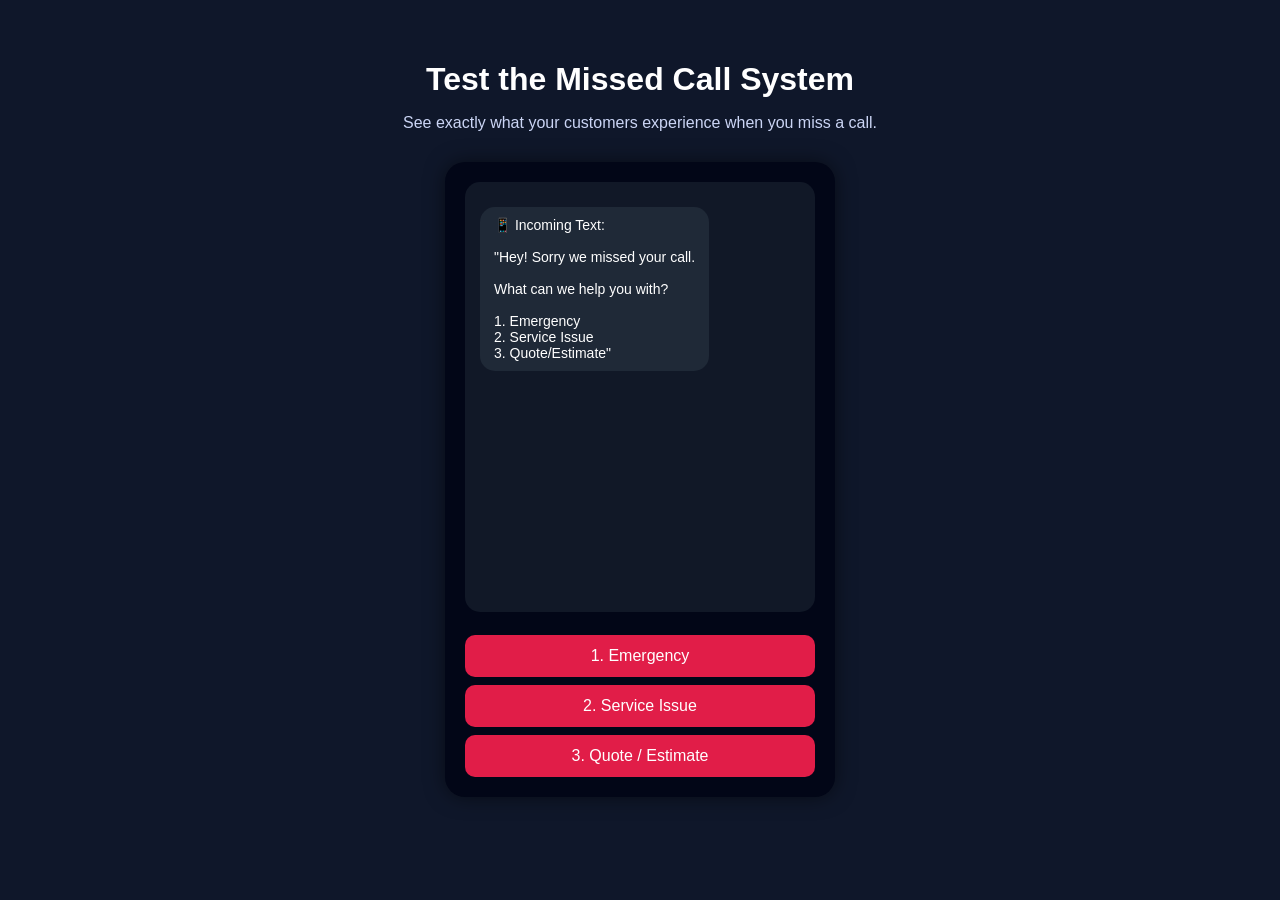
==== demo.html @ 33f95983 "Create demo.html" ====
<!DOCTYPE html>
<html>
<head>
  <title>Missed Call Demo | Code 3 Leads</title>
  <meta name="viewport" content="width=device-width, initial-scale=1.0">

  <style>
    body {
      font-family: Arial, sans-serif;
      background: #0f172a;
      color: white;
      text-align: center;
      margin: 0;
      padding: 40px 20px;
    }

    h1 {
      margin-bottom: 10px;
    }

    p {
      color: #cbd5f5;
      margin-bottom: 30px;
    }

    .phone {
      max-width: 350px;
      margin: auto;
      background: #020617;
      border-radius: 20px;
      padding: 20px;
      box-shadow: 0 0 20px rgba(0,0,0,0.5);
    }

    .screen {
      background: #111827;
      border-radius: 15px;
      padding: 15px;
      height: 400px;
      overflow-y: auto;
      text-align: left;
    }

    .message {
      margin: 10px 0;
      padding: 10px 14px;
      border-radius: 15px;
      max-width: 80%;
      display: inline-block;
      font-size: 14px;
    }

    .bot {
      background: #1f2937;
      color: white;
    }

    .user {
      background: #2563eb;
      color: white;
      margin-left: auto;
      display: block;
    }

    .buttons {
      margin-top: 15px;
    }

    button {
      width: 100%;
      padding: 12px;
      margin-top: 8px;
      border: none;
      border-radius: 10px;
      background: #e11d48;
      color: white;
      font-size: 16px;
      cursor: pointer;
    }

    button:hover {
      background: #be123c;
    }
  </style>
</head>

<body>

  <h1>Test the Missed Call System</h1>
  <p>See exactly what your customers experience when you miss a call.</p>

  <div class="phone">
    <div class="screen" id="chat">

      <div class="message bot">
        📱 Incoming Text:<br><br>
        "Hey! Sorry we missed your call.<br><br>
        What can we help you with?<br><br>
        1. Emergency<br>
        2. Service Issue<br>
        3. Quote/Estimate"
      </div>

    </div>

    <div class="buttons">
      <button onclick="reply(1)">1. Emergency</button>
      <button onclick="reply(2)">2. Service Issue</button>
      <button onclick="reply(3)">3. Quote / Estimate</button>
    </div>
  </div>

  <script>
    function reply(option) {
      const chat = document.getElementById("chat");

      let userMsg = document.createElement("div");
      userMsg.className = "message user";
      userMsg.innerText = option;
      chat.appendChild(userMsg);

      let botMsg = document.createElement("div");
      botMsg.className = "message bot";

      if (option == 1) {
        botMsg.innerText = "Got it — this looks urgent. A contractor will contact you ASAP.";
      } 
      else if (option == 2) {
        botMsg.innerText = "Thanks! Please briefly describe the issue and we’ll follow up shortly.";
      } 
      else {
        botMsg.innerText = "Great — we’ll reach out to provide a quote as soon as possible.";
      }

      setTimeout(() => {
        chat.appendChild(botMsg);
        chat.scrollTop = chat.scrollHeight;
      }, 500);
    }
  </script>

</body>
</html>
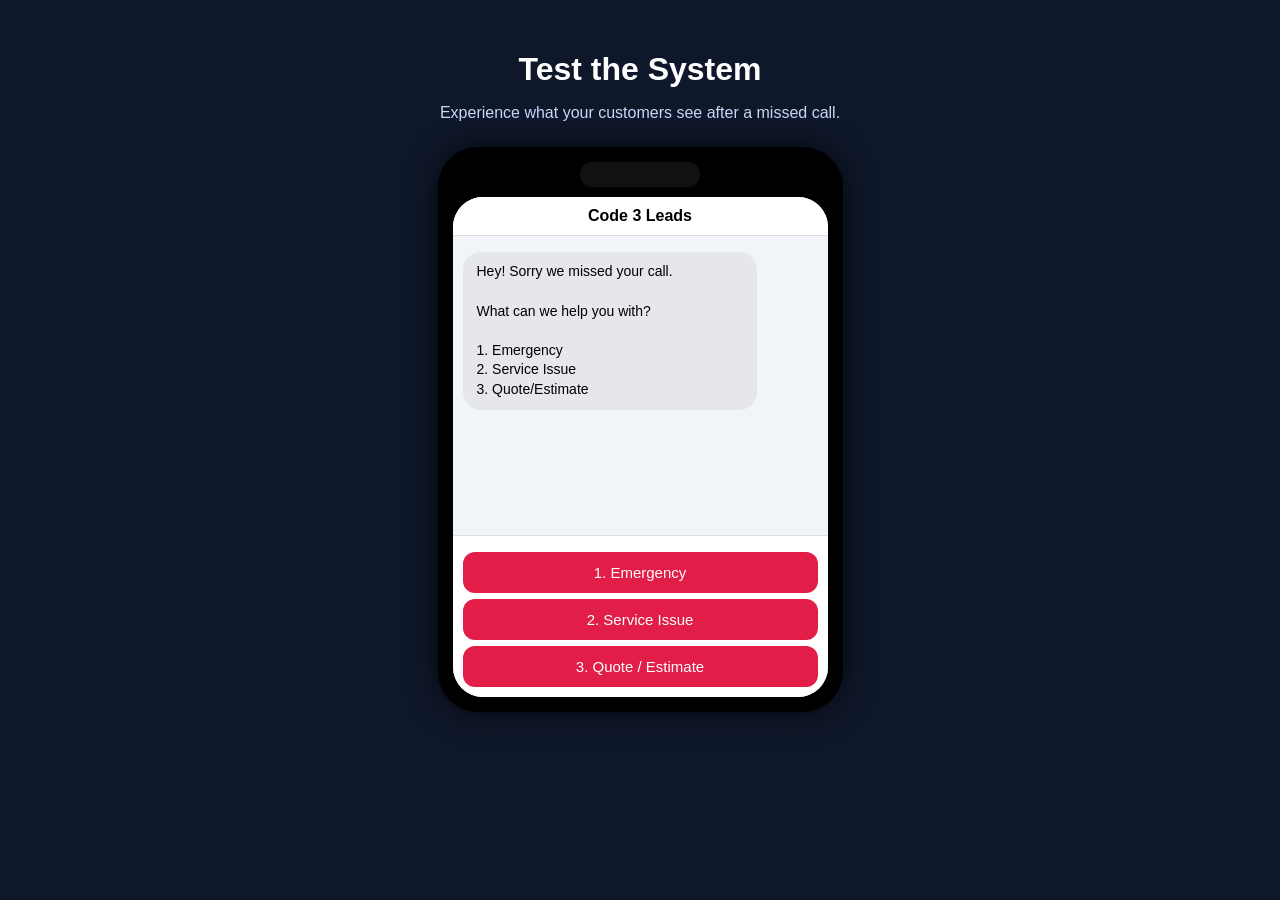
==== commit fdb7605d: "Update demo.html" ====
--- a/demo.html
+++ b/demo.html
@@ -6,75 +6,100 @@
 
   <style>
     body {
-      font-family: Arial, sans-serif;
+      margin: 0;
+      font-family: -apple-system, BlinkMacSystemFont, sans-serif;
       background: #0f172a;
       color: white;
       text-align: center;
-      margin: 0;
-      padding: 40px 20px;
+      padding: 30px 15px;
     }
 
     h1 {
-      margin-bottom: 10px;
+      margin-bottom: 5px;
     }
 
     p {
       color: #cbd5f5;
-      margin-bottom: 30px;
+      margin-bottom: 25px;
     }
 
     .phone {
-      max-width: 350px;
+      width: 100%;
+      max-width: 375px;
       margin: auto;
-      background: #020617;
+      background: black;
+      border-radius: 40px;
+      padding: 15px;
+      box-shadow: 0 0 30px rgba(0,0,0,0.7);
+    }
+
+    .notch {
+      width: 120px;
+      height: 25px;
+      background: #111;
       border-radius: 20px;
-      padding: 20px;
-      box-shadow: 0 0 20px rgba(0,0,0,0.5);
+      margin: 0 auto 10px;
     }
 
     .screen {
-      background: #111827;
-      border-radius: 15px;
-      padding: 15px;
-      height: 400px;
-      overflow-y: auto;
-      text-align: left;
+      background: #f1f5f9;
+      border-radius: 30px;
+      overflow: hidden;
+      display: flex;
+      flex-direction: column;
+      height: 500px;
     }
 
-    .message {
-      margin: 10px 0;
+    .header {
+      background: white;
+      padding: 10px;
+      border-bottom: 1px solid #ddd;
+      font-weight: bold;
+      color: black;
+    }
+
+    .messages {
+      flex: 1;
+      padding: 10px;
+      overflow-y: auto;
+    }
+
+    .bubble {
       padding: 10px 14px;
-      border-radius: 15px;
-      max-width: 80%;
-      display: inline-block;
+      border-radius: 18px;
+      margin: 6px 0;
+      max-width: 75%;
       font-size: 14px;
+      line-height: 1.4;
     }
 
     .bot {
-      background: #1f2937;
-      color: white;
+      background: #e5e7eb;
+      color: black;
+      text-align: left;
     }
 
     .user {
       background: #2563eb;
       color: white;
       margin-left: auto;
-      display: block;
     }
 
     .buttons {
-      margin-top: 15px;
+      padding: 10px;
+      background: white;
+      border-top: 1px solid #ddd;
     }
 
     button {
       width: 100%;
       padding: 12px;
-      margin-top: 8px;
+      margin-top: 6px;
       border: none;
-      border-radius: 10px;
+      border-radius: 12px;
       background: #e11d48;
       color: white;
-      font-size: 16px;
+      font-size: 15px;
       cursor: pointer;
     }
 
@@ -86,27 +111,36 @@
 
 <body>
 
-  <h1>Test the Missed Call System</h1>
-  <p>See exactly what your customers experience when you miss a call.</p>
+  <h1>Test the System</h1>
+  <p>Experience what your customers see after a missed call.</p>
 
   <div class="phone">
-    <div class="screen" id="chat">
+    <div class="notch"></div>
 
-      <div class="message bot">
-        📱 Incoming Text:<br><br>
-        "Hey! Sorry we missed your call.<br><br>
-        What can we help you with?<br><br>
-        1. Emergency<br>
-        2. Service Issue<br>
-        3. Quote/Estimate"
+    <div class="screen">
+
+      <div class="header">
+        Code 3 Leads
       </div>
 
-    </div>
+      <div class="messages" id="chat">
 
-    <div class="buttons">
-      <button onclick="reply(1)">1. Emergency</button>
-      <button onclick="reply(2)">2. Service Issue</button>
-      <button onclick="reply(3)">3. Quote / Estimate</button>
+        <div class="bubble bot">
+          Hey! Sorry we missed your call.<br><br>
+          What can we help you with?<br><br>
+          1. Emergency<br>
+          2. Service Issue<br>
+          3. Quote/Estimate
+        </div>
+
+      </div>
+
+      <div class="buttons">
+        <button onclick="reply(1)">1. Emergency</button>
+        <button onclick="reply(2)">2. Service Issue</button>
+        <button onclick="reply(3)">3. Quote / Estimate</button>
+      </div>
+
     </div>
   </div>
 
@@ -114,28 +148,26 @@
     function reply(option) {
       const chat = document.getElementById("chat");
 
-      let userMsg = document.createElement("div");
-      userMsg.className = "message user";
-      userMsg.innerText = option;
-      chat.appendChild(userMsg);
+      let user = document.createElement("div");
+      user.className = "bubble user";
+      user.innerText = option;
+      chat.appendChild(user);
 
-      let botMsg = document.createElement("div");
-      botMsg.className = "message bot";
+      let bot = document.createElement("div");
+      bot.className = "bubble bot";
 
-      if (option == 1) {
-        botMsg.innerText = "Got it — this looks urgent. A contractor will contact you ASAP.";
-      } 
-      else if (option == 2) {
-        botMsg.innerText = "Thanks! Please briefly describe the issue and we’ll follow up shortly.";
-      } 
-      else {
-        botMsg.innerText = "Great — we’ll reach out to provide a quote as soon as possible.";
+      if(option == 1){
+        bot.innerText = "Got it — this looks urgent. We’re contacting a contractor now.";
+      } else if(option == 2){
+        bot.innerText = "Thanks! Please describe your issue and we’ll follow up shortly.";
+      } else {
+        bot.innerText = "Perfect — we’ll reach out with a quote ASAP.";
       }
 
       setTimeout(() => {
-        chat.appendChild(botMsg);
+        chat.appendChild(bot);
         chat.scrollTop = chat.scrollHeight;
-      }, 500);
+      }, 400);
     }
   </script>
 
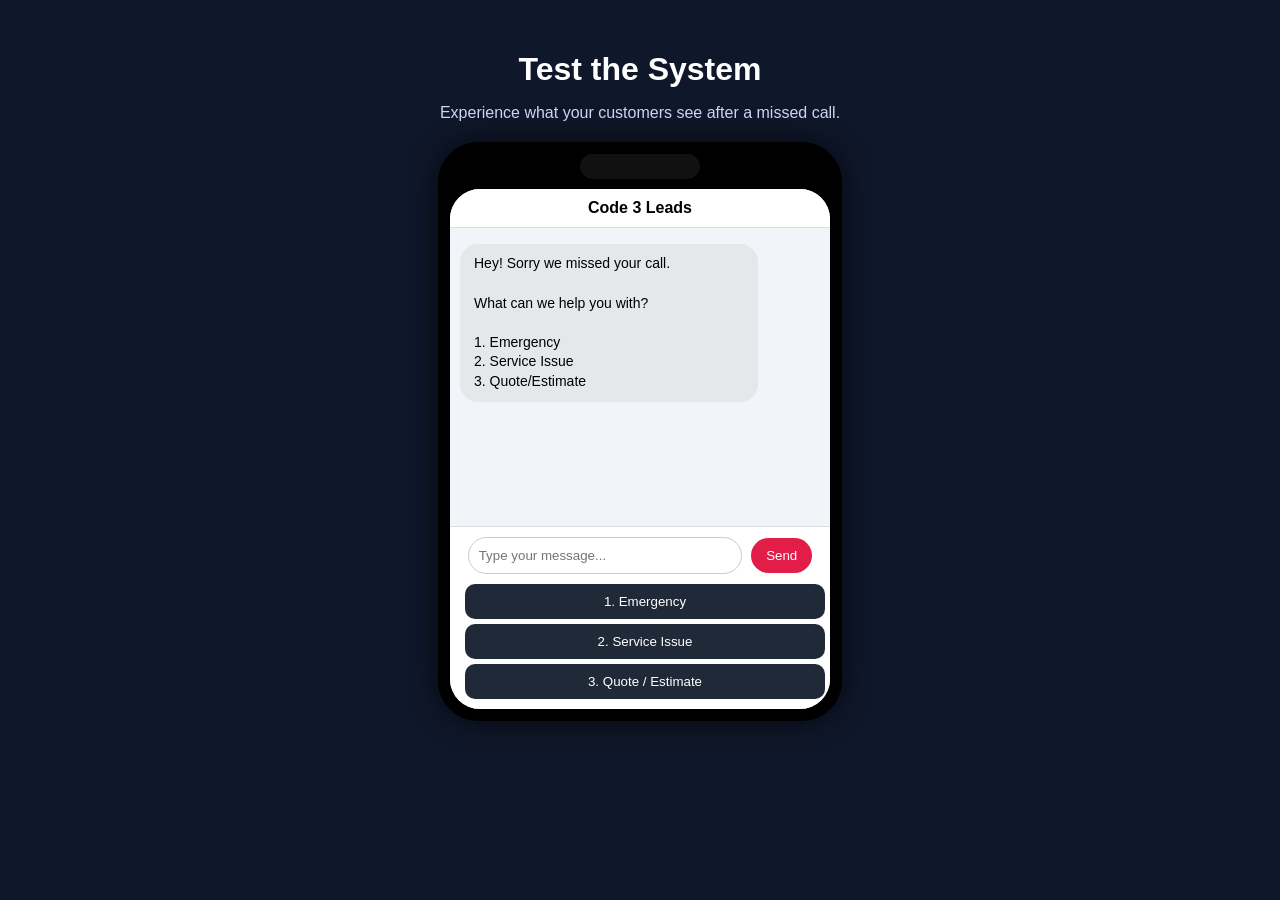
==== commit 046956dc: "Update demo.html" ====
--- a/demo.html
+++ b/demo.html
@@ -9,27 +9,26 @@
       margin: 0;
       font-family: -apple-system, BlinkMacSystemFont, sans-serif;
       background: #0f172a;
-      color: white;
       text-align: center;
       padding: 30px 15px;
     }
 
     h1 {
+      color: white;
       margin-bottom: 5px;
     }
 
     p {
       color: #cbd5f5;
-      margin-bottom: 25px;
+      margin-bottom: 20px;
     }
 
     .phone {
-      width: 100%;
-      max-width: 375px;
+      max-width: 380px;
       margin: auto;
       background: black;
       border-radius: 40px;
-      padding: 15px;
+      padding: 12px;
       box-shadow: 0 0 30px rgba(0,0,0,0.7);
     }
 
@@ -47,7 +46,7 @@
       overflow: hidden;
       display: flex;
       flex-direction: column;
-      height: 500px;
+      height: 520px;
     }
 
     .header {
@@ -85,26 +84,44 @@
       margin-left: auto;
     }
 
-    .buttons {
-      padding: 10px;
+    .input-area {
       background: white;
+      padding: 10px;
       border-top: 1px solid #ddd;
     }
 
+    input {
+      width: 70%;
+      padding: 10px;
+      border-radius: 20px;
+      border: 1px solid #ccc;
+      outline: none;
+    }
+
     button {
-      width: 100%;
-      padding: 12px;
-      margin-top: 6px;
+      padding: 10px 15px;
+      margin-left: 5px;
       border: none;
-      border-radius: 12px;
+      border-radius: 20px;
       background: #e11d48;
       color: white;
-      font-size: 15px;
       cursor: pointer;
     }
 
     button:hover {
       background: #be123c;
+    }
+
+    .options {
+      margin-top: 10px;
+    }
+
+    .option-btn {
+      display: block;
+      width: 100%;
+      margin-top: 5px;
+      border-radius: 10px;
+      background: #1f2937;
     }
   </style>
 </head>
@@ -123,53 +140,81 @@
         Code 3 Leads
       </div>
 
-      <div class="messages" id="chat">
-
-        <div class="bubble bot">
-          Hey! Sorry we missed your call.<br><br>
-          What can we help you with?<br><br>
-          1. Emergency<br>
-          2. Service Issue<br>
-          3. Quote/Estimate
+      <div class="messages" id="chat"></div>
+
+      <div class="input-area">
+        <input id="userInput" placeholder="Type your message...">
+        <button onclick="sendMessage()">Send</button>
+
+        <div class="options" id="options">
+          <button class="option-btn" onclick="selectOption(1)">1. Emergency</button>
+          <button class="option-btn" onclick="selectOption(2)">2. Service Issue</button>
+          <button class="option-btn" onclick="selectOption(3)">3. Quote / Estimate</button>
         </div>
-
-      </div>
-
-      <div class="buttons">
-        <button onclick="reply(1)">1. Emergency</button>
-        <button onclick="reply(2)">2. Service Issue</button>
-        <button onclick="reply(3)">3. Quote / Estimate</button>
       </div>
 
     </div>
   </div>
 
-  <script>
-    function reply(option) {
-      const chat = document.getElementById("chat");
-
-      let user = document.createElement("div");
-      user.className = "bubble user";
-      user.innerText = option;
-      chat.appendChild(user);
-
-      let bot = document.createElement("div");
-      bot.className = "bubble bot";
-
-      if(option == 1){
-        bot.innerText = "Got it — this looks urgent. We’re contacting a contractor now.";
-      } else if(option == 2){
-        bot.innerText = "Thanks! Please describe your issue and we’ll follow up shortly.";
-      } else {
-        bot.innerText = "Perfect — we’ll reach out with a quote ASAP.";
-      }
-
-      setTimeout(() => {
-        chat.appendChild(bot);
-        chat.scrollTop = chat.scrollHeight;
-      }, 400);
-    }
-  </script>
+<script>
+let step = 0;
+
+window.onload = function() {
+  addBotMessage("Hey! Sorry we missed your call.\n\nWhat can we help you with?\n\n1. Emergency\n2. Service Issue\n3. Quote/Estimate");
+};
+
+function addUserMessage(text){
+  const chat = document.getElementById("chat");
+  let msg = document.createElement("div");
+  msg.className = "bubble user";
+  msg.innerText = text;
+  chat.appendChild(msg);
+  chat.scrollTop = chat.scrollHeight;
+}
+
+function addBotMessage(text){
+  const chat = document.getElementById("chat");
+  let msg = document.createElement("div");
+  msg.className = "bubble bot";
+  msg.innerText = text;
+  chat.appendChild(msg);
+  chat.scrollTop = chat.scrollHeight;
+}
+
+function selectOption(option){
+  addUserMessage(option);
+  document.getElementById("options").style.display = "none";
+
+  setTimeout(() => {
+    if(option == 1){
+      addBotMessage("This looks urgent. What’s going on?");
+    } else if(option == 2){
+      addBotMessage("Got it. Can you describe the issue?");
+    } else {
+      addBotMessage("Sure — what type of work are you looking for?");
+    }
+    step = 1;
+  }, 500);
+}
+
+function sendMessage(){
+  const input = document.getElementById("userInput");
+  const text = input.value.trim();
+  if(!text) return;
+
+  addUserMessage(text);
+  input.value = "";
+
+  setTimeout(() => {
+    if(step === 1){
+      addBotMessage("Perfect — we’ve sent this to the contractor.\n\n📲 They can call or text you directly shortly.");
+      step = 2;
+    } else {
+      addBotMessage("A contractor will be in touch shortly.");
+    }
+  }, 500);
+}
+</script>
 
 </body>
 </html>
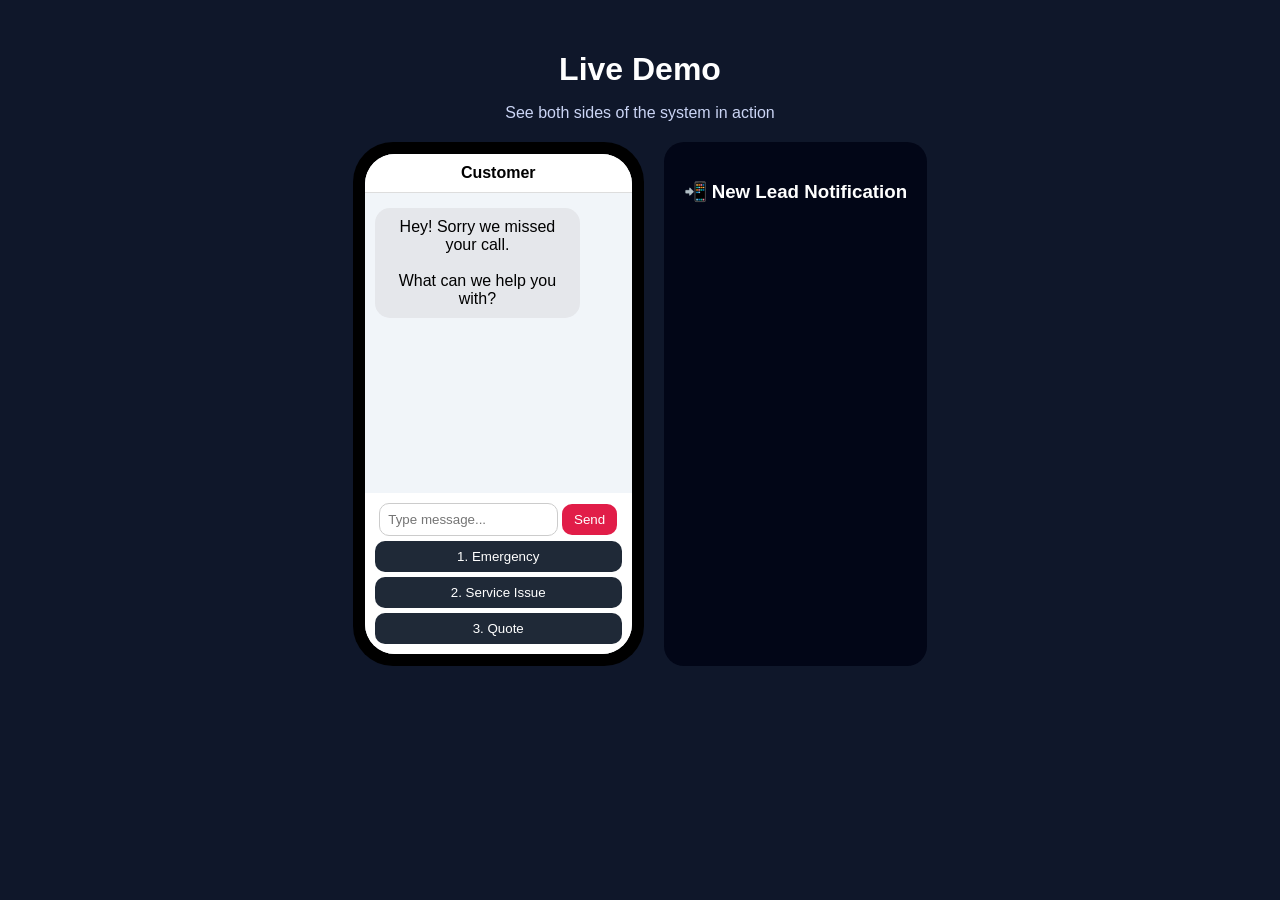
==== commit 9b3de512: "Update demo.html" ====
--- a/demo.html
+++ b/demo.html
@@ -11,50 +11,41 @@
       background: #0f172a;
       text-align: center;
       padding: 30px 15px;
-    }
-
-    h1 {
       color: white;
-      margin-bottom: 5px;
-    }
-
-    p {
-      color: #cbd5f5;
-      margin-bottom: 20px;
+    }
+
+    h1 { margin-bottom: 5px; }
+    p { color: #cbd5f5; margin-bottom: 20px; }
+
+    .container {
+      display: flex;
+      flex-wrap: wrap;
+      justify-content: center;
+      gap: 20px;
     }
 
     .phone {
-      max-width: 380px;
-      margin: auto;
+      max-width: 350px;
       background: black;
       border-radius: 40px;
       padding: 12px;
-      box-shadow: 0 0 30px rgba(0,0,0,0.7);
-    }
-
-    .notch {
-      width: 120px;
-      height: 25px;
-      background: #111;
-      border-radius: 20px;
-      margin: 0 auto 10px;
     }
 
     .screen {
       background: #f1f5f9;
       border-radius: 30px;
-      overflow: hidden;
+      height: 500px;
       display: flex;
       flex-direction: column;
-      height: 520px;
+      overflow: hidden;
     }
 
     .header {
       background: white;
-      padding: 10px;
+      color: black;
+      padding: 10px;
+      font-weight: bold;
       border-bottom: 1px solid #ddd;
-      font-weight: bold;
-      color: black;
     }
 
     .messages {
@@ -64,155 +55,174 @@
     }
 
     .bubble {
-      padding: 10px 14px;
-      border-radius: 18px;
-      margin: 6px 0;
+      padding: 10px;
+      border-radius: 15px;
+      margin: 5px 0;
       max-width: 75%;
-      font-size: 14px;
-      line-height: 1.4;
-    }
-
-    .bot {
-      background: #e5e7eb;
-      color: black;
-      text-align: left;
-    }
-
-    .user {
-      background: #2563eb;
-      color: white;
-      margin-left: auto;
-    }
+    }
+
+    .bot { background: #e5e7eb; color: black; }
+    .user { background: #2563eb; color: white; margin-left: auto; }
 
     .input-area {
       background: white;
       padding: 10px;
-      border-top: 1px solid #ddd;
     }
 
     input {
-      width: 70%;
-      padding: 10px;
-      border-radius: 20px;
+      width: 65%;
+      padding: 8px;
+      border-radius: 10px;
       border: 1px solid #ccc;
-      outline: none;
     }
 
     button {
-      padding: 10px 15px;
-      margin-left: 5px;
+      padding: 8px 12px;
+      border-radius: 10px;
       border: none;
-      border-radius: 20px;
       background: #e11d48;
       color: white;
       cursor: pointer;
     }
 
-    button:hover {
-      background: #be123c;
-    }
-
-    .options {
-      margin-top: 10px;
-    }
-
-    .option-btn {
+    .options button {
       display: block;
       width: 100%;
       margin-top: 5px;
+      background: #1f2937;
+    }
+
+    /* Contractor panel */
+    .panel {
+      max-width: 350px;
+      background: #020617;
+      border-radius: 20px;
+      padding: 20px;
+      text-align: left;
+    }
+
+    .lead {
+      background: #1f2937;
+      padding: 15px;
       border-radius: 10px;
-      background: #1f2937;
-    }
+      margin-top: 10px;
+      display: none;
+    }
+
+    .call-btn {
+      display: block;
+      margin-top: 10px;
+      padding: 10px;
+      background: #22c55e;
+      text-align: center;
+      border-radius: 8px;
+      text-decoration: none;
+      color: white;
+    }
+
   </style>
 </head>
 
 <body>
 
-  <h1>Test the System</h1>
-  <p>Experience what your customers see after a missed call.</p>
-
+<h1>Live Demo</h1>
+<p>See both sides of the system in action</p>
+
+<div class="container">
+
+  <!-- CUSTOMER PHONE -->
   <div class="phone">
-    <div class="notch"></div>
-
     <div class="screen">
 
-      <div class="header">
-        Code 3 Leads
+      <div class="header">Customer</div>
+
+      <div class="messages" id="chat"></div>
+
+      <div class="input-area">
+        <input id="input" placeholder="Type message...">
+        <button onclick="send()">Send</button>
+
+        <div class="options" id="options">
+          <button onclick="choose(1)">1. Emergency</button>
+          <button onclick="choose(2)">2. Service Issue</button>
+          <button onclick="choose(3)">3. Quote</button>
+        </div>
+
       </div>
-
-      <div class="messages" id="chat"></div>
-
-      <div class="input-area">
-        <input id="userInput" placeholder="Type your message...">
-        <button onclick="sendMessage()">Send</button>
-
-        <div class="options" id="options">
-          <button class="option-btn" onclick="selectOption(1)">1. Emergency</button>
-          <button class="option-btn" onclick="selectOption(2)">2. Service Issue</button>
-          <button class="option-btn" onclick="selectOption(3)">3. Quote / Estimate</button>
-        </div>
-      </div>
-
     </div>
   </div>
 
+  <!-- CONTRACTOR PANEL -->
+  <div class="panel">
+    <h3>📲 New Lead Notification</h3>
+
+    <div class="lead" id="leadBox">
+      <strong>John Smith</strong><br>
+      📞 (410) 555-1234<br><br>
+      <span id="leadText"></span>
+
+      <a href="#" class="call-btn">Call Customer</a>
+      <a href="#" class="call-btn">Text Customer</a>
+    </div>
+  </div>
+
+</div>
+
 <script>
 let step = 0;
-
-window.onload = function() {
-  addBotMessage("Hey! Sorry we missed your call.\n\nWhat can we help you with?\n\n1. Emergency\n2. Service Issue\n3. Quote/Estimate");
+let selected = "";
+
+window.onload = () => {
+  bot("Hey! Sorry we missed your call.\n\nWhat can we help you with?");
 };
 
-function addUserMessage(text){
-  const chat = document.getElementById("chat");
-  let msg = document.createElement("div");
-  msg.className = "bubble user";
-  msg.innerText = text;
-  chat.appendChild(msg);
-  chat.scrollTop = chat.scrollHeight;
-}
-
-function addBotMessage(text){
-  const chat = document.getElementById("chat");
-  let msg = document.createElement("div");
-  msg.className = "bubble bot";
-  msg.innerText = text;
-  chat.appendChild(msg);
-  chat.scrollTop = chat.scrollHeight;
-}
-
-function selectOption(option){
-  addUserMessage(option);
+function bot(text){
+  let m = document.createElement("div");
+  m.className = "bubble bot";
+  m.innerText = text;
+  chat.appendChild(m);
+}
+
+function user(text){
+  let m = document.createElement("div");
+  m.className = "bubble user";
+  m.innerText = text;
+  chat.appendChild(m);
+}
+
+function choose(option){
+  selected = option;
+  user(option);
   document.getElementById("options").style.display = "none";
 
-  setTimeout(() => {
-    if(option == 1){
-      addBotMessage("This looks urgent. What’s going on?");
-    } else if(option == 2){
-      addBotMessage("Got it. Can you describe the issue?");
-    } else {
-      addBotMessage("Sure — what type of work are you looking for?");
-    }
-    step = 1;
-  }, 500);
-}
-
-function sendMessage(){
-  const input = document.getElementById("userInput");
-  const text = input.value.trim();
-  if(!text) return;
-
-  addUserMessage(text);
+  if(option == 1){
+    bot("Emergency — what’s happening?");
+  } else if(option == 2){
+    bot("Describe the issue:");
+  } else {
+    bot("What type of work do you need?");
+  }
+
+  step = 1;
+}
+
+function send(){
+  let val = input.value;
+  if(!val) return;
+
+  user(val);
   input.value = "";
 
-  setTimeout(() => {
-    if(step === 1){
-      addBotMessage("Perfect — we’ve sent this to the contractor.\n\n📲 They can call or text you directly shortly.");
-      step = 2;
-    } else {
-      addBotMessage("A contractor will be in touch shortly.");
-    }
-  }, 500);
+  if(step === 1){
+    bot("Got it — sending to contractor now...");
+
+    setTimeout(() => {
+      document.getElementById("leadBox").style.display = "block";
+      document.getElementById("leadText").innerText = val;
+
+      bot("✅ Contractor notified. They will contact you shortly.");
+    }, 800);
+  }
 }
 </script>
 
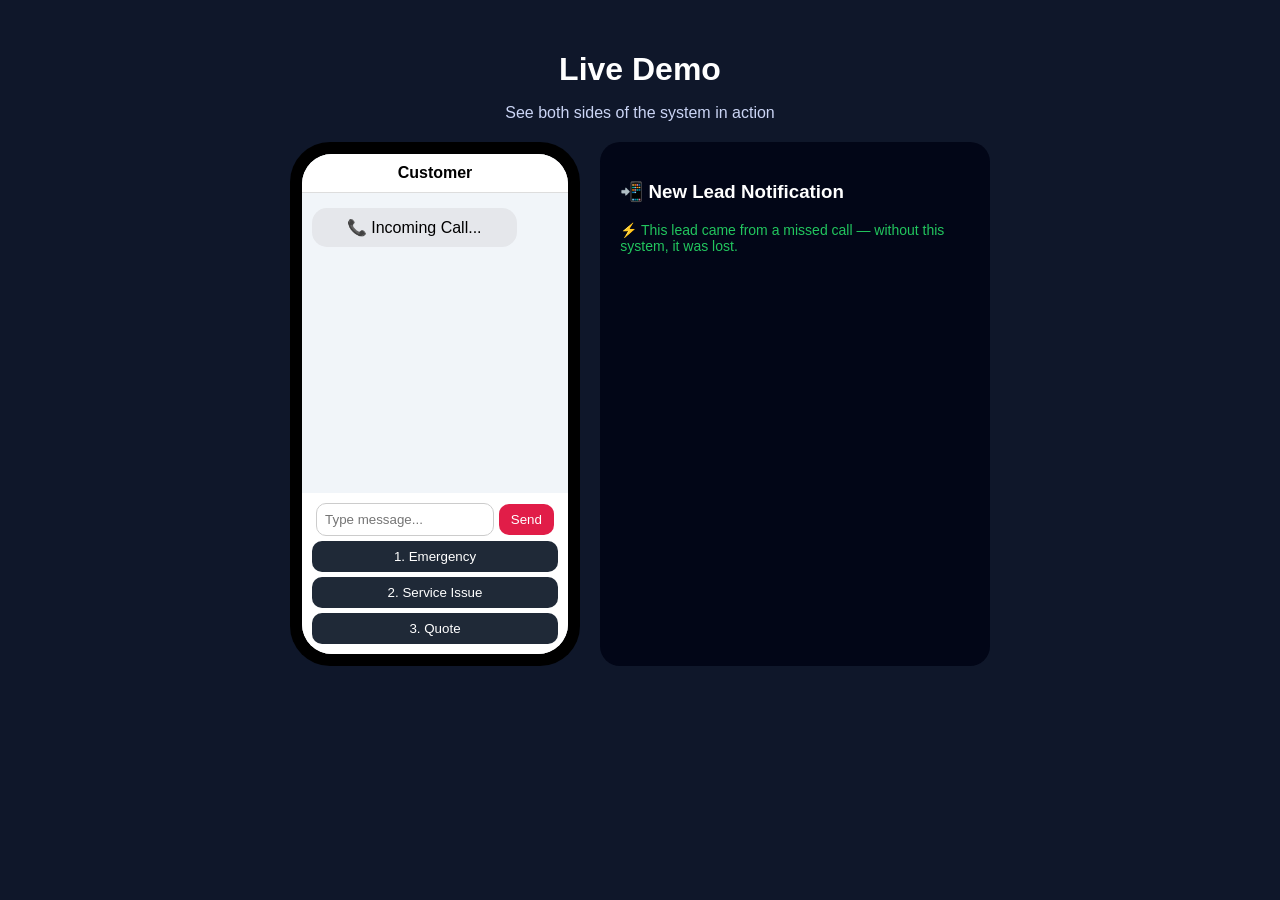
==== commit e99f802e: "Update demo.html" ====
--- a/demo.html
+++ b/demo.html
@@ -156,13 +156,17 @@
   <div class="panel">
     <h3>📲 New Lead Notification</h3>
 
+    <p style="color:#22c55e; font-size:14px;">
+⚡ This lead came from a missed call — without this system, it was lost.
+</p>
+
     <div class="lead" id="leadBox">
       <strong>John Smith</strong><br>
       📞 (410) 555-1234<br><br>
       <span id="leadText"></span>
 
-      <a href="#" class="call-btn">Call Customer</a>
-      <a href="#" class="call-btn">Text Customer</a>
+<a href="tel:14105551234" class="call-btn">📞 Call Customer</a>
+<a href="sms:14105551234" class="call-btn">💬 Text Customer</a>
     </div>
   </div>
 
@@ -173,7 +177,15 @@
 let selected = "";
 
 window.onload = () => {
-  bot("Hey! Sorry we missed your call.\n\nWhat can we help you with?");
+  bot("📞 Incoming Call...");
+  
+  setTimeout(() => {
+    bot("❌ Missed Call");
+  }, 1200);
+
+  setTimeout(() => {
+    bot("Hey! Sorry we missed your call.\n\nWhat can we help you with?");
+  }, 2200);
 };
 
 function bot(text){
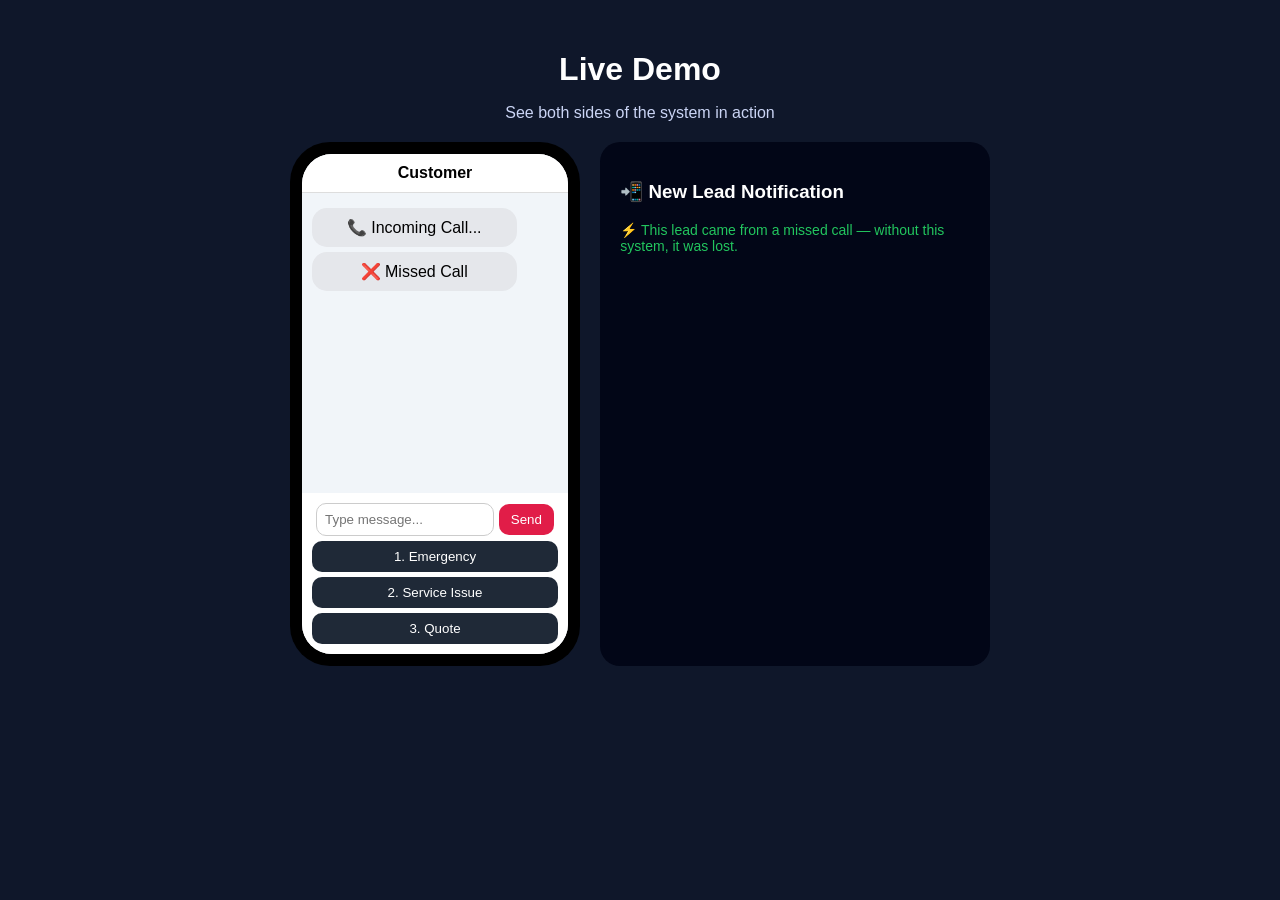
==== commit a6470fdd: "Update demo.html" ====
--- a/demo.html
+++ b/demo.html
@@ -174,18 +174,16 @@
 
 <script>
 let step = 0;
-let selected = "";
+let selectedText = "";
 
 window.onload = () => {
   bot("📞 Incoming Call...");
   
-  setTimeout(() => {
-    bot("❌ Missed Call");
-  }, 1200);
+  setTimeout(() => bot("❌ Missed Call"), 1000);
 
   setTimeout(() => {
     bot("Hey! Sorry we missed your call.\n\nWhat can we help you with?");
-  }, 2200);
+  }, 2000);
 };
 
 function bot(text){
@@ -193,6 +191,7 @@
   m.className = "bubble bot";
   m.innerText = text;
   chat.appendChild(m);
+  chat.scrollTop = chat.scrollHeight;
 }
 
 function user(text){
@@ -200,22 +199,33 @@
   m.className = "bubble user";
   m.innerText = text;
   chat.appendChild(m);
+  chat.scrollTop = chat.scrollHeight;
 }
 
 function choose(option){
-  selected = option;
-  user(option);
+
+  if(option == 1){
+    selectedText = "Emergency Service";
+  } else if(option == 2){
+    selectedText = "Service Issue";
+  } else {
+    selectedText = "Quote Request";
+  }
+
+  user(selectedText);
+
   document.getElementById("options").style.display = "none";
 
-  if(option == 1){
-    bot("Emergency — what’s happening?");
-  } else if(option == 2){
-    bot("Describe the issue:");
-  } else {
-    bot("What type of work do you need?");
-  }
-
-  step = 1;
+  setTimeout(() => {
+    if(option == 1){
+      bot("Emergency — what’s happening?");
+    } else if(option == 2){
+      bot("Can you describe the issue?");
+    } else {
+      bot("What are you looking to get a quote for?");
+    }
+    step = 1;
+  }, 400);
 }
 
 function send(){
@@ -226,13 +236,18 @@
   input.value = "";
 
   if(step === 1){
+
     bot("Got it — sending to contractor now...");
 
     setTimeout(() => {
+
       document.getElementById("leadBox").style.display = "block";
-      document.getElementById("leadText").innerText = val;
+
+      document.getElementById("leadText").innerText =
+        selectedText + ": " + val;
 
       bot("✅ Contractor notified. They will contact you shortly.");
+
     }, 800);
   }
 }
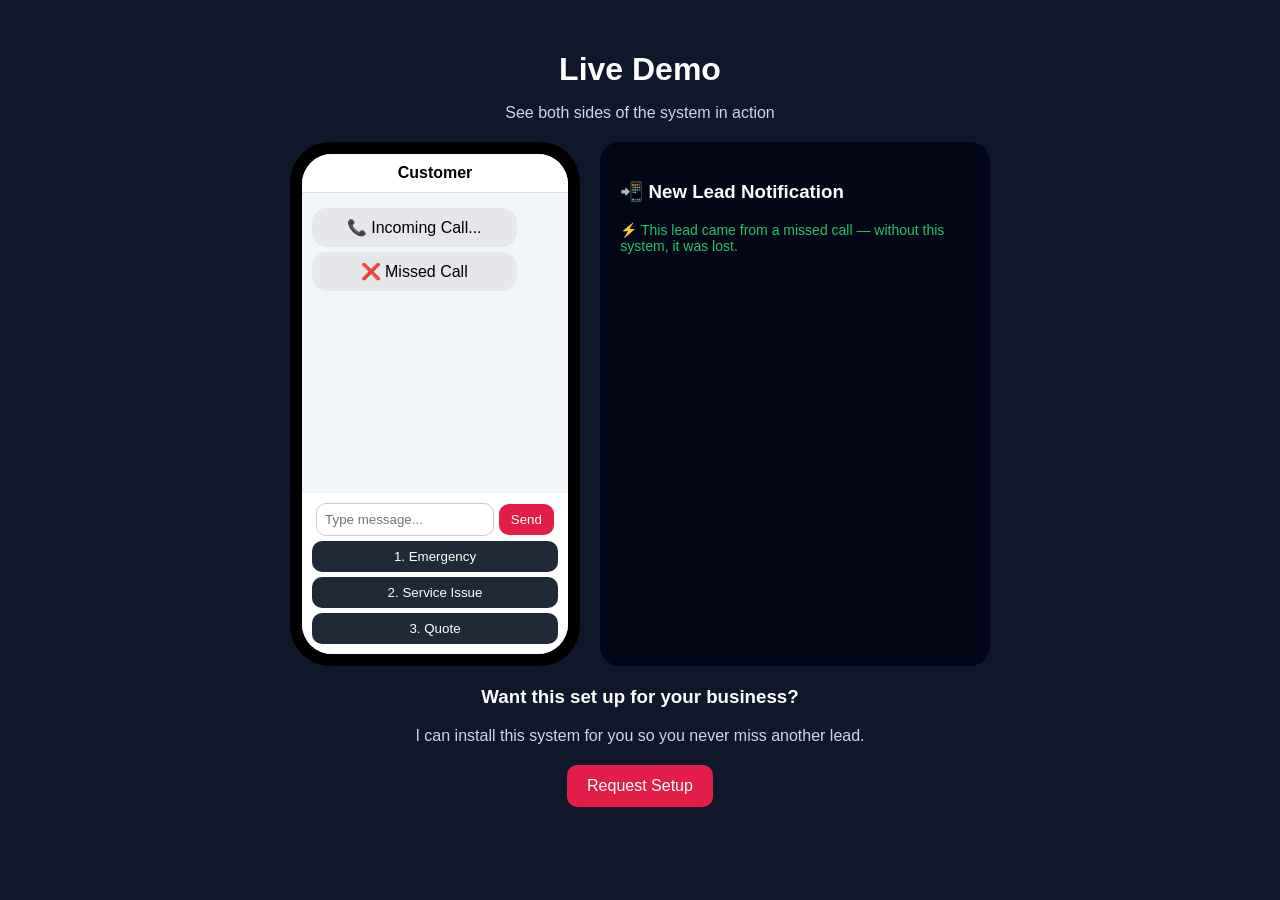
==== commit bab5cf38: "Update demo.html" ====
--- a/demo.html
+++ b/demo.html
@@ -165,8 +165,8 @@
       📞 (410) 555-1234<br><br>
       <span id="leadText"></span>
 
-<a href="tel:14105551234" class="call-btn">📞 Call Customer</a>
-<a href="sms:14105551234" class="call-btn">💬 Text Customer</a>
+<a href="tel:14105551234" class="call-btn">📞 Call Now</a>
+<a href="sms:14105551234" class="call-btn">💬 Text Now</a>
     </div>
   </div>
 
@@ -175,6 +175,7 @@
 <script>
 let step = 0;
 let selectedText = "";
+let priority = "";
 
 window.onload = () => {
   bot("📞 Incoming Call...");
@@ -185,6 +186,13 @@
     bot("Hey! Sorry we missed your call.\n\nWhat can we help you with?");
   }, 2000);
 };
+
+function getTime(){
+  let now = new Date();
+  let hrs = now.getHours();
+  let mins = now.getMinutes().toString().padStart(2, '0');
+  return hrs + ":" + mins;
+}
 
 function bot(text){
   let m = document.createElement("div");
@@ -206,10 +214,15 @@
 
   if(option == 1){
     selectedText = "Emergency Service";
-  } else if(option == 2){
+    priority = "🔥 HIGH PRIORITY";
+  } 
+  else if(option == 2){
     selectedText = "Service Issue";
-  } else {
+    priority = "⚠️ Normal Priority";
+  } 
+  else {
     selectedText = "Quote Request";
+    priority = "📋 Estimate Request";
   }
 
   user(selectedText);
@@ -237,21 +250,46 @@
 
   if(step === 1){
 
-    bot("Got it — sending to contractor now...");
+    bot("⏳ Sending to contractor...");
 
     setTimeout(() => {
 
       document.getElementById("leadBox").style.display = "block";
 
-      document.getElementById("leadText").innerText =
-        selectedText + ": " + val;
+      document.getElementById("leadText").innerHTML =
+        "<strong>" + selectedText + "</strong><br>" +
+        val + "<br><br>" +
+        "<small>" + priority + "</small><br>" +
+        "<small>Received at " + getTime() + "</small>";
 
       bot("✅ Contractor notified. They will contact you shortly.");
+
+      // highlight animation
+      let box = document.getElementById("leadBox");
+      box.style.boxShadow = "0 0 15px #22c55e";
+      setTimeout(() => {
+        box.style.boxShadow = "none";
+      }, 1500);
 
     }, 800);
   }
 }
 </script>
 
+<div style="margin-top:20px; text-align:center;">
+
+  <h3 style="color:white;">Want this set up for your business?</h3>
+
+  <p style="color:#cbd5f5;">
+  I can install this system for you so you never miss another lead.
+  </p>
+
+  <a href="mailto:code3leads@gmail.com" 
+     style="display:inline-block; padding:12px 20px; background:#e11d48; color:white; border-radius:10px; text-decoration:none;">
+     Request Setup
+  </a>
+
+</div>
+
 </body>
 </html>
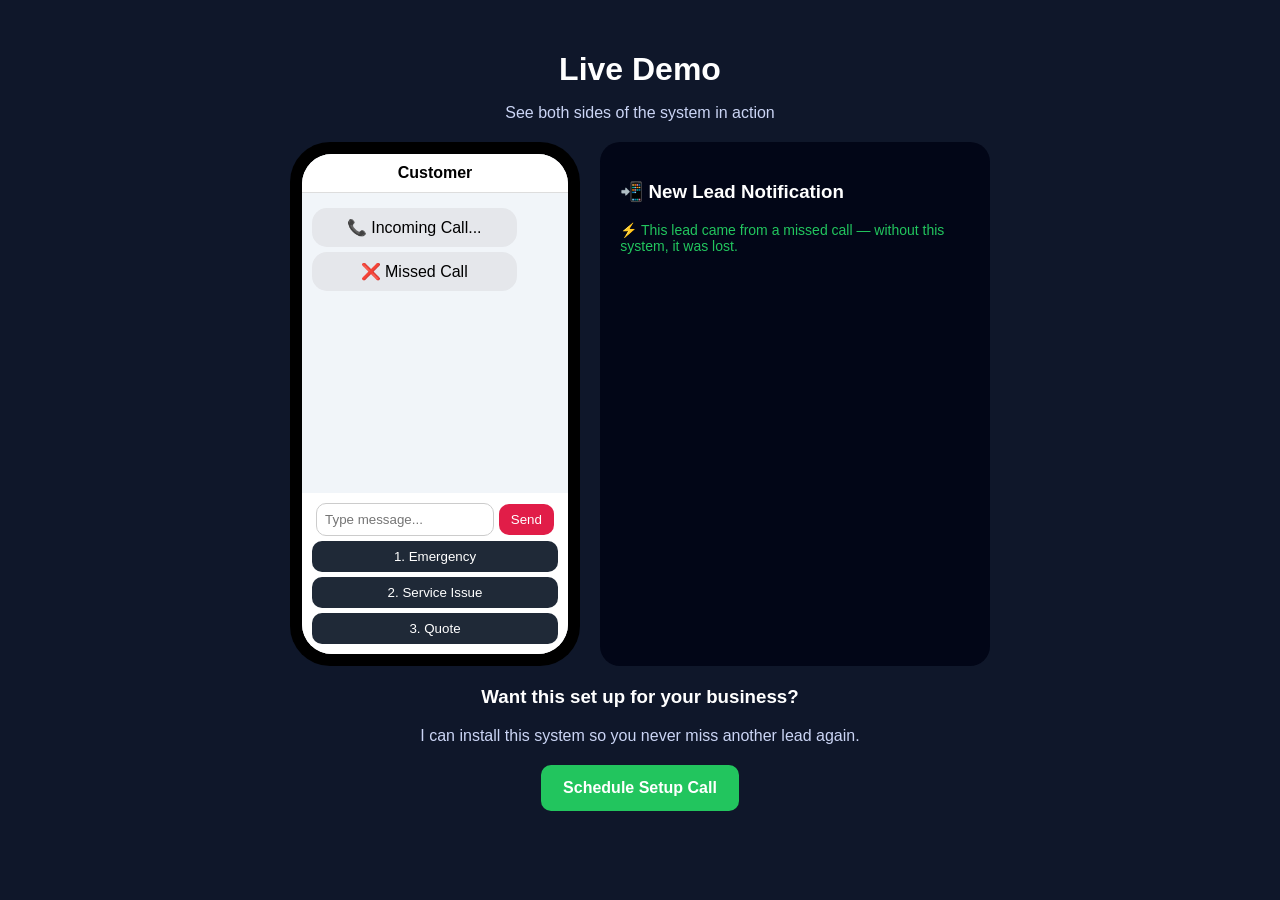
==== commit ab0a733f: "Update demo.html" ====
--- a/demo.html
+++ b/demo.html
@@ -281,12 +281,12 @@
   <h3 style="color:white;">Want this set up for your business?</h3>
 
   <p style="color:#cbd5f5;">
-  I can install this system for you so you never miss another lead.
+  I can install this system so you never miss another lead again.
   </p>
 
-  <a href="mailto:code3leads@gmail.com" 
-     style="display:inline-block; padding:12px 20px; background:#e11d48; color:white; border-radius:10px; text-decoration:none;">
-     Request Setup
+  <a href="https://calendly.com/code3leads/30min" target="_blank"
+     style="display:inline-block; padding:14px 22px; background:#22c55e; color:white; border-radius:10px; text-decoration:none; font-weight:bold;">
+     Schedule Setup Call
   </a>
 
 </div>
